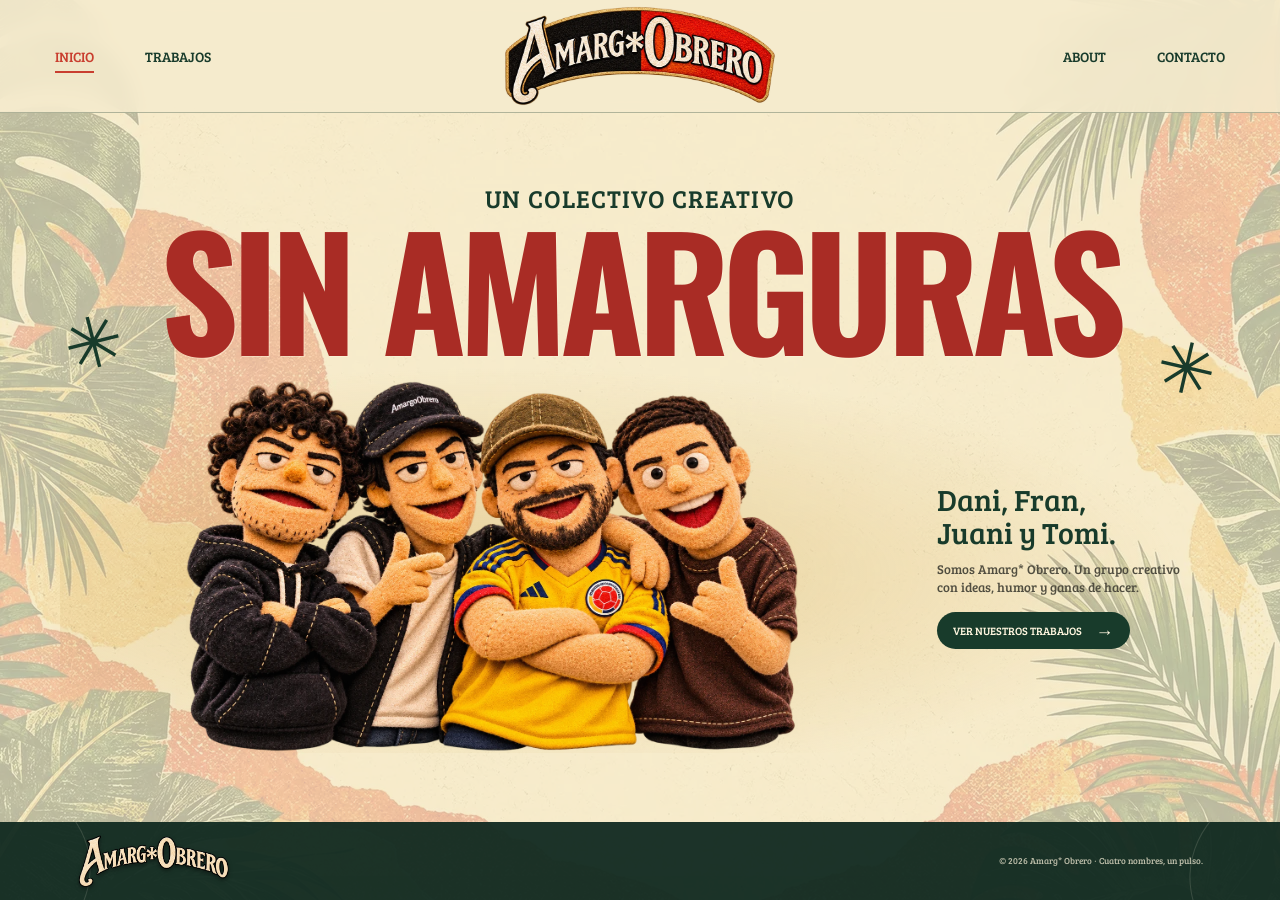
==== index.html @ 1d724cf5 "Show video-only film projects and add team contact links" ====
<!doctype html>
<html lang="es">
  <head>
    <meta charset="UTF-8" />
    <meta name="viewport" content="width=device-width, initial-scale=1.0" />
    <meta name="theme-color" content="#f5ebcd" />
    <meta name="description" content="Amarg* Obrero — un colectivo creativo de cuatro integrantes." />
    <title>Amarg* Obrero — un colectivo creativo</title>
    <link rel="icon" type="image/svg+xml" href="./brand-mark.svg" />
    <link rel="preconnect" href="https://fonts.googleapis.com" />
    <link rel="preconnect" href="https://fonts.gstatic.com" crossorigin />
    <link href="https://fonts.googleapis.com/css2?family=Bree+Serif&family=DM+Sans:wght@400;500;600;700&family=Oswald:wght@400;500;600;700&display=swap" rel="stylesheet" />
    <link rel="stylesheet" href="./styles.css?v=team-contacts" />
    <script src="./projects.js?v=team-contacts" defer></script>
    <script src="./app.js?v=team-contacts" defer></script>
  </head>
  <body>
    <a class="skip-link" href="#contenido">Saltar al contenido</a>
    <header class="site-header">
      <div class="header-inner">
        <nav class="desktop-nav desktop-nav--left" aria-label="Navegación principal">
          <a class="nav-link" href="#inicio">Inicio</a>
          <a class="nav-link" href="#trabajos">Trabajos</a>
        </nav>
        <a class="brand" href="#inicio" aria-label="Amarg* Obrero, ir al inicio">
          <img src="./assets/logo-amarg-obrero.webp" alt="Amarg* Obrero" width="800" height="295" />
        </a>
        <nav class="desktop-nav desktop-nav--right" aria-label="Más secciones">
          <a class="nav-link" href="#nosotros">About</a>
          <a class="nav-link" href="#contacto">Contacto</a>
        </nav>
        <button class="menu-toggle" type="button" aria-expanded="false" aria-controls="mobile-nav">
          <span class="menu-toggle-label">Menú</span><span class="menu-lines" aria-hidden="true"><i></i><i></i></span>
        </button>
        <nav class="mobile-nav" id="mobile-nav" aria-label="Navegación móvil">
          <a href="#inicio">Inicio</a><a href="#trabajos">Trabajos</a><a href="#nosotros">About us</a><a href="#contacto">Contacto</a>
        </nav>
      </div>
    </header>

    <main id="contenido" tabindex="-1">
      <section class="hero paper-texture" id="inicio" aria-labelledby="hero-title">
        <div class="hero-ornament hero-ornament--left" aria-hidden="true">✳</div>
        <div class="hero-ornament hero-ornament--right" aria-hidden="true">✳</div>
        <p class="hero-kicker">Un colectivo creativo</p>
        <h1 id="hero-title">Sin <span>amarguras</span></h1>
        <div class="hero-stage">
          <div class="hero-backdrop" aria-hidden="true"></div>
          <img class="hero-cast" src="./assets/equipo-muppets.webp" alt="Los cuatro integrantes de Amarg* Obrero como Muppets" width="1448" height="887" fetchpriority="high" />
          <aside class="hero-intro">
            <h2>Dani, Fran,<br />Juani y Tomi.</h2>
            <p>Somos Amarg* Obrero. Un grupo creativo con ideas, humor y ganas de hacer.</p>
            <a class="pill-link" href="#trabajos">Ver nuestros trabajos <span aria-hidden="true">→</span></a>
          </aside>
        </div>
      </section>

      <section class="works paper-texture section-pad" id="trabajos" aria-labelledby="works-title">
        <div class="section-heading section-heading--works">
          <h2 id="works-title">Trabajos</h2>
          <p class="works-copy">Ideas que se hicieron imagen, palabra y alguna que otra locura.</p>
        </div>
        <div class="work-gallery"></div>
        <template id="work-card-template">
          <article class="work-card">
            <a class="work-open">
              <span class="work-image-wrap"><img alt="" loading="lazy" decoding="async" /><span class="work-open-icon" aria-hidden="true">→</span></span>
              <span class="work-caption"><span><strong></strong><small></small></span></span>
            </a>
          </article>
        </template>
      </section>

      <section class="about paper-texture section-pad" id="nosotros" aria-labelledby="about-title">
        <div class="about-topline"><h2 id="about-title">About</h2><span class="heading-divider" aria-hidden="true"></span><h3>El equipo</h3><p>Cuatro miradas, un mismo colectivo. Un espacio para mostrar quiénes somos y lo que hacemos en conjunto.</p></div>
        <div class="team-grid">
          <article class="person-card person-card--one"><div class="person-art"><span class="person-initial">D</span><span class="person-art-note">Retrato por definir</span></div><div class="person-name"><span>Dani</span><span class="person-star" aria-hidden="true">✳</span></div><h3>Dani Pedraza</h3><p>Integrante de Amarg* Obrero</p></article>
          <article class="person-card person-card--two"><div class="person-art"><span class="person-initial">F</span><span class="person-art-note">Retrato por definir</span></div><div class="person-name"><span>Fran</span><span class="person-star" aria-hidden="true">✳</span></div><h3>Fran Rodriguez</h3><p>Integrante de Amarg* Obrero</p></article>
          <article class="person-card person-card--three"><div class="person-art"><span class="person-initial">J</span><span class="person-art-note">Retrato por definir</span></div><div class="person-name"><span>Juani</span><span class="person-star" aria-hidden="true">✳</span></div><h3>Juani Cersosimo</h3><p>Integrante de Amarg* Obrero</p></article>
          <article class="person-card person-card--four"><div class="person-art"><span class="person-initial">T</span><span class="person-art-note">Retrato por definir</span></div><div class="person-name"><span>Tomi</span><span class="person-star" aria-hidden="true">✳</span></div><h3>Tomi Palasi</h3><p>Integrante de Amarg* Obrero</p></article>
        </div>
        <div class="about-divider" aria-hidden="true"><span></span><b>✳</b><span></span></div>
      </section>

      <section class="contact paper-texture section-pad" id="contacto" aria-labelledby="contact-title">
        <svg xmlns="http://www.w3.org/2000/svg" width="0" height="0" class="contact-icons" aria-hidden="true">
          <symbol id="linkedin-icon" viewBox="0 0 24 24">
            <path fill="currentColor" d="M20.447 20.452h-3.554v-5.569c0-1.328-.027-3.037-1.852-3.037-1.853 0-2.136 1.447-2.136 2.94v5.666H9.351V9h3.414v1.561h.046c.477-.9 1.637-1.85 3.37-1.85 3.601 0 4.266 2.37 4.266 5.455v6.286zM5.337 7.433a2.062 2.062 0 1 1 0-4.125 2.062 2.062 0 0 1 0 4.125zM7.119 20.452H3.555V9h3.564v11.452zM22.225 0H1.771C.792 0 0 .774 0 1.729v20.542C0 23.227.792 24 1.771 24h20.451C23.2 24 24 23.227 24 22.271V1.729C24 .774 23.2 0 22.222 0h.003z" />
          </symbol>
        </svg>
        <div class="contact-layout">
          <div class="contact-copy">
            <h2 id="contact-title">Hablemos.</h2>
            <p>¿Tenés un proyecto, una idea o simplemente querés charlar? Escribinos y lo ponemos sobre la mesa.</p>
          </div>
          <ul class="contact-list">
            <li class="contact-person">
              <h3>Dani Pedraza</h3>
              <div class="contact-links">
                <a class="contact-email" href="mailto:daniipedraza03@gmail.com">daniipedraza03@gmail.com</a>
                <a class="contact-linkedin" href="https://www.linkedin.com/in/danipedraza/" target="_blank" rel="noopener noreferrer" aria-label="LinkedIn de Dani Pedraza">
                  <svg viewBox="0 0 24 24" width="26" height="26" aria-hidden="true"><use href="#linkedin-icon" /></svg>
                </a>
              </div>
            </li>
            <li class="contact-person">
              <h3>Fran Rodriguez</h3>
              <div class="contact-links">
                <a class="contact-email" href="mailto:franrodriguezprod@gmail.com">franrodriguezprod@gmail.com</a>
                <a class="contact-linkedin" href="https://www.linkedin.com/in/francisco-rodriguez-945821285/" target="_blank" rel="noopener noreferrer" aria-label="LinkedIn de Fran Rodriguez">
                  <svg viewBox="0 0 24 24" width="26" height="26" aria-hidden="true"><use href="#linkedin-icon" /></svg>
                </a>
              </div>
            </li>
            <li class="contact-person">
              <h3>Juani Cersosimo</h3>
              <div class="contact-links">
                <a class="contact-email" href="mailto:juanignacioc02@gmail.com">juanignacioc02@gmail.com</a>
              </div>
            </li>
            <li class="contact-person">
              <h3>Tomi Palasi</h3>
              <div class="contact-links">
                <a class="contact-email" href="mailto:tomi.palasi@gmail.com">tomi.palasi@gmail.com</a>
                <a class="contact-linkedin" href="https://www.linkedin.com/in/tom%C3%A1s-juli%C3%A1n-palasi-44810b251/" target="_blank" rel="noopener noreferrer" aria-label="LinkedIn de Tomi Palasi">
                  <svg viewBox="0 0 24 24" width="26" height="26" aria-hidden="true"><use href="#linkedin-icon" /></svg>
                </a>
              </div>
            </li>
          </ul>
        </div>
      </section>
    </main>

    <footer class="site-footer">
      <a class="footer-brand" href="#inicio"><img src="./assets/logoFooter.png" alt="Amarg* Obrero" width="800" height="295" /></a>
      <p>© <span id="year">2026</span> Amarg* Obrero · Cuatro nombres, un pulso.</p>
    </footer>

  </body>
</html>
---- styles.css ----
@import url('https://fonts.googleapis.com/css2?family=Bree+Serif&family=DM+Sans:wght@400;500;600;700&family=Oswald:wght@400;500;600;700&display=swap');

:root {
  color-scheme: light;
  --paper: #f5ebcd;
  --site-background-opacity: .24;
  --paper-light: #fff6df;
  --ink: #183b2b;
  --ink-deep: #102a20;
  --red: #c93e2f;
  --red-dark: #a92c25;
  --orange: #ed6d24;
  --gold: #d1a344;
  --moss: #617a43;
  --line: rgba(24, 59, 43, .31);
  --display: 'Oswald', Impact, 'Arial Narrow', sans-serif;
  --serif: 'Bree Serif', Georgia, serif;
  --body: 'DM Sans', Arial, sans-serif;
  font-family: var(--body);
  color: var(--ink);
  background: var(--paper);
  font-synthesis: none;
  text-rendering: optimizeLegibility;
  scroll-behavior: smooth;
}

* { box-sizing: border-box; }
body {
  display: flex;
  flex-direction: column;
  isolation: isolate;
  min-height: 100vh;
  min-width: 320px;
  margin: 0;
  background-color: var(--paper);
}
body::before {
  position: fixed;
  z-index: -1;
  inset: 0;
  background: url('./assets/fondo.webp') center / cover no-repeat;
  opacity: var(--site-background-opacity);
  pointer-events: none;
  content: '';
}
main { flex: 1; }
.home-active main { display: flex; flex-direction: column; justify-content: center; }
a { color: inherit; }
button, input, textarea { font: inherit; }
button:focus-visible, a:focus-visible, input:focus-visible, textarea:focus-visible { outline: 3px solid var(--orange); outline-offset: 4px; }
::selection { color: var(--paper-light); background: var(--red); }
.skip-link { position: fixed; z-index: 40; left: 1rem; top: -5rem; padding: .8rem 1rem; background: var(--paper-light); }
.skip-link:focus { top: 1rem; }

.site-header { position: sticky; z-index: 20; top: 0; background: rgba(245, 235, 205, .88); border-bottom: 1px solid var(--line); backdrop-filter: blur(8px); }
.header-inner { position: relative; display: grid; grid-template-columns: 1fr auto 1fr; align-items: center; max-width: 1320px; min-height: 110px; margin: 0 auto; padding: 6px clamp(22px, 4.3vw, 70px); }
.desktop-nav { display: flex; align-items: center; gap: clamp(23px, 4vw, 64px); }
.desktop-nav--right { justify-content: flex-end; }
.nav-link { position: relative; padding: 12px 0; font-family: var(--serif); font-size: 14px; text-decoration: none; text-transform: uppercase; transition: color .2s ease; }
.nav-link::after { position: absolute; right: 0; bottom: 5px; left: 0; height: 2px; background: var(--red); content: ''; transform: scaleX(0); transform-origin: left; transition: transform .25s ease; }
.nav-link:hover, .nav-link[aria-current="page"] { color: var(--red); }
.nav-link:hover::after, .nav-link[aria-current="page"]::after { transform: scaleX(1); }
.brand { z-index: 1; display: flex; align-items: center; justify-content: center; width: clamp(240px, 30vw, 360px); height: 100px; line-height: 0; transition: transform .25s ease; }
.brand:hover { transform: rotate(-1.5deg) scale(1.03); }
.brand img { display: block; width: 100%; height: 100%; object-fit: contain; }
.footer-brand img { display: block; width: 100%; height: auto; }
.menu-toggle, .mobile-nav { display: none; }

.hero { position: relative; overflow: hidden; padding: clamp(12px, 3svh, 30px) clamp(18px, 4vw, 60px); text-align: center; }
.hero-kicker { margin: 0 0 3px; color: var(--ink); font-family: var(--serif); font-size: clamp(14px, 2.1vw, 25px); letter-spacing: .045em; text-transform: uppercase; }
.hero h1 { position: relative; z-index: 1; margin: 0; color: var(--red-dark); font-family: var(--display); font-size: min(clamp(52px, 12.9vw, 174px), 17svh); font-weight: 700; letter-spacing: -.045em; line-height: .9; text-transform: uppercase; text-shadow: 1px 1px 0 rgba(255, 247, 223, .45); }
.hero h1 span { display: inline-block; }
.hero-stage { position: relative; display: grid; grid-template-columns: minmax(0, 1fr) minmax(175px, 245px); align-items: center; gap: clamp(20px, 4vw, 64px); width: min(1160px, 100%); margin: 0 auto; padding: clamp(8px, 2.5svh, 24px) clamp(12px, 3vw, 40px) 0; isolation: isolate; text-align: left; }
.hero-backdrop { position: absolute; z-index: -1; inset: 0; background: radial-gradient(ellipse at 38% 55%, rgba(209, 163, 68, .36), transparent 67%); }
.hero-cast { display: block; width: min(100%, 780px, 68svh); height: auto; justify-self: center; }
.hero-intro { max-width: 245px; }
.hero-intro h2 { margin: 0 0 11px; font-family: var(--serif); font-size: clamp(20px, 2.5vw, 30px); line-height: 1.1; }
.hero-intro p { margin: 0 0 16px; color: #514e40; font-family: var(--serif); font-size: 13px; line-height: 1.42; }
.pill-link { display: inline-flex; align-items: center; gap: 14px; padding: 11px 16px; border-radius: 99px; background: var(--ink); color: var(--paper-light); font-family: var(--serif); font-size: 11px; text-decoration: none; text-transform: uppercase; transition: transform .2s, background .2s; }
.pill-link span { font-size: 18px; line-height: .7; }
.pill-link:hover { transform: translateY(-2px); background: var(--red); }
.hero-ornament { position: absolute; z-index: 1; color: var(--ink); font-size: clamp(36px, 5.5vw, 72px); pointer-events: none; }
.hero-ornament--left { left: 5%; top: 23%; transform: rotate(-14deg); }
.hero-ornament--right { right: 5%; top: 27%; transform: rotate(13deg); }

.section-pad { padding-right: clamp(22px, 4.4vw, 70px); padding-left: clamp(22px, 4.4vw, 70px); }
.works { padding-top: 22px; padding-bottom: 67px; }
.section-heading h2, .about-topline h2 { margin: 0; font-family: var(--display); font-size: clamp(51px, 8.4vw, 105px); font-weight: 700; letter-spacing: -.035em; line-height: .92; text-transform: uppercase; }
.heading-divider { display: block; width: 2px; height: 51px; background: var(--ink); }
.works-copy { margin: 14px 0 0; color: #514e40; font-family: var(--serif); font-size: clamp(16px, 2.15vw, 23px); line-height: 1.35; }
.work-gallery { display: grid; grid-template-columns: repeat(3, minmax(0, 1fr)); gap: clamp(14px, 2vw, 26px); margin-top: 24px; }
.work-card { min-width: 0; }
.work-open { display: block; width: 100%; border: 0; padding: 0; background: transparent; color: inherit; text-align: left; text-decoration: none; }
.work-image-wrap { position: relative; display: block; overflow: hidden; border: 1px solid rgba(24, 59, 43, .28); background: var(--moss); box-shadow: 3px 4px 0 rgba(24, 59, 43, .14); }
.work-image-wrap img { display: block; width: 100%; aspect-ratio: 4 / 2.55; object-fit: cover; transition: transform .55s cubic-bezier(.2,.75,.35,1), filter .35s; }
.work-open:hover img, .work-open:focus-visible img { transform: scale(1.055); filter: saturate(1.13); }
.work-open-icon { position: absolute; right: 11px; bottom: 11px; display: grid; place-items: center; width: 34px; height: 34px; border-radius: 50%; background: var(--paper-light); color: var(--ink); font-size: 18px; transition: transform .25s, color .25s, background .25s; }
.work-open:hover .work-open-icon { transform: rotate(45deg); background: var(--red); color: var(--paper-light); }
.work-caption { display: flex; justify-content: space-between; align-items: center; gap: 10px; padding: 10px 5px 0; }
.work-caption strong { display: block; font-family: var(--serif); font-size: clamp(16px, 2vw, 22px); font-weight: 400; }
.work-caption small { display: block; margin-top: 2px; color: #726b56; font-family: var(--serif); font-size: 10px; }

.about { position: relative; overflow: hidden; padding-top: 37px; padding-bottom: 45px; }
.about-topline { display: grid; grid-template-columns: auto 2px auto 1fr; gap: clamp(16px, 2.4vw, 33px); align-items: center; }
.about-topline h2 { color: var(--red); }
.about-topline .heading-divider { height: 54px; }
.about-topline h3 { margin: 0; color: var(--ink); font-family: var(--serif); font-size: clamp(22px, 3vw, 34px); text-transform: uppercase; white-space: nowrap; }
.about-topline p { max-width: 520px; margin: 0; color: #524d3f; font-family: var(--serif); font-size: 12px; line-height: 1.5; }
.team-grid { display: grid; grid-template-columns: repeat(4, minmax(0, 1fr)); gap: clamp(13px, 2vw, 28px); margin-top: 26px; }
.person-card { min-width: 0; text-align: center; }
.person-art { position: relative; display: flex; align-items: center; justify-content: center; flex-direction: column; aspect-ratio: 4 / 3.25; overflow: hidden; border-radius: 48% 48% 5px 5px / 45% 45% 5px 5px; border: 2px solid var(--paper-light); background: var(--person-bg, var(--red)); box-shadow: 0 0 0 1px var(--ink); }
.person-art::before, .person-art::after { position: absolute; width: 115%; height: 25%; border: 1px solid rgba(255, 246, 223, .22); border-radius: 50%; content: ''; transform: rotate(-18deg); }
.person-art::after { width: 80%; transform: rotate(21deg); }
.person-card--one { --person-bg: #b34331; }
.person-card--two { --person-bg: #657b43; }
.person-card--three { --person-bg: #d28b27; }
.person-card--four { --person-bg: #314f35; }
.person-initial { position: relative; z-index: 1; color: var(--paper-light); font-family: var(--display); font-size: clamp(70px, 11vw, 144px); line-height: 1; text-shadow: 2px 3px 0 rgba(16, 42, 32, .38); }
.person-art-note { position: absolute; z-index: 2; bottom: 10px; left: 50%; width: max-content; max-width: 94%; border-radius: 99px; padding: 5px 8px; background: var(--paper-light); color: var(--ink); font-family: var(--serif); font-size: 8px; transform: translateX(-50%); }
.person-name { position: relative; z-index: 2; display: flex; justify-content: center; align-items: center; gap: 8px; width: max-content; max-width: 96%; margin: -14px auto 0; border: 2px solid var(--paper); border-radius: 99px; padding: 5px 15px; background: var(--ink); color: var(--paper-light); font-family: var(--serif); font-size: 15px; }
.person-star { color: #f1c15f; }
.person-card > h3 { margin: 10px 0 3px; font-family: var(--serif); font-size: 14px; font-weight: 400; }
.person-card > p { margin: 0; color: #716952; font-family: var(--serif); font-size: 10px; }
.about-divider { display: flex; align-items: center; gap: 17px; max-width: 700px; margin: 29px auto 0; }
.about-divider span { flex: 1; height: 2px; background: var(--ink); }
.about-divider b { color: var(--ink); font-size: 27px; font-weight: 400; }

.contact { padding-top: 36px; padding-bottom: 52px; }
.contact-layout { display: grid; grid-template-columns: minmax(220px, .8fr) minmax(0, 1.5fr); gap: clamp(24px, 4vw, 64px); align-items: start; max-width: 1100px; margin: 0 auto; }
.contact-copy h2 { margin: 0; color: var(--ink); font-family: var(--display); font-size: clamp(54px, 9vw, 105px); letter-spacing: -.035em; line-height: .9; text-transform: uppercase; }
.contact-copy > p { max-width: 400px; margin: 17px 0 0; color: #554f40; font-family: var(--serif); font-size: 14px; line-height: 1.5; }
.contact-icons { position: absolute; }
.contact-list { display: grid; grid-template-columns: repeat(2, minmax(0, 1fr)); gap: 12px; margin: 0; padding: 0; list-style: none; }
.contact-person { min-width: 0; padding: 16px; border: 1px solid var(--line); background: rgba(255, 246, 223, .82); }
.contact-person h3 { margin: 0 0 6px; font-family: var(--serif); font-size: clamp(19px, 2.2vw, 25px); font-weight: 400; }
.contact-links { display: flex; flex-wrap: wrap; align-items: center; gap: 4px 10px; }
.contact-email { font-size: 14px; overflow-wrap: anywhere; text-underline-offset: 3px; }
.contact-linkedin { display: grid; width: 44px; height: 44px; place-items: center; color: var(--ink); }
.contact-email:hover, .contact-linkedin:hover { color: var(--red-dark); }
.site-footer { position: relative; overflow: hidden; display: flex; align-items: center; justify-content: space-between; gap: 30px; padding: 22px clamp(22px, 6vw, 85px); background: rgba(16, 42, 32, .95); color: var(--paper-light); }
.site-footer::before, .site-footer::after { position: absolute; top: -35px; width: 180px; height: 170px; border: 1px solid rgba(255, 246, 223, .14); border-radius: 50%; content: ''; transform: rotate(-33deg); }
.site-footer::before { left: -90px; }
.site-footer::after { right: -90px; }
.footer-brand { z-index: 1; display: block; width: clamp(160px, 18vw, 235px); }
.footer-brand img { filter: drop-shadow(0 2px 2px rgba(0, 0, 0, .4)); }
.footer-nav { z-index: 1; display: flex; flex-wrap: wrap; justify-content: center; gap: clamp(13px, 2.2vw, 31px); }
.footer-nav a { color: var(--paper-light); font-family: var(--serif); font-size: 10px; text-decoration: none; text-transform: uppercase; }
.footer-nav a:hover, .footer-nav a[aria-current="page"] { color: #f1c15f; }
.site-footer > p { z-index: 1; margin: 0; color: rgba(255, 246, 223, .71); font-family: var(--serif); font-size: 9px; text-align: right; }

.reveal-ready .reveal { opacity: 0; transform: translateY(18px); transition: opacity .65s ease, transform .65s cubic-bezier(.2,.75,.35,1); }
.reveal-ready .reveal.is-visible { opacity: 1; transform: translateY(0); }

@media (max-width: 900px) {
  .header-inner { min-height: 76px; padding-right: 23px; padding-left: 23px; }
  .desktop-nav { gap: 22px; }
  .nav-link { font-size: 12px; }
  .brand { width: 245px; }
  .about-topline { grid-template-columns: auto 2px auto 1fr; }
  .about-topline p { font-size: 11px; }
  .person-art-note { font-size: 7px; }
  .site-footer { gap: 16px; }
}
@media (max-width: 680px) {
  body::before {
    background-image: url('./assets/fondo.webp'), url('./assets/fondo.webp');
    background-position: left top, right bottom;
    background-size: auto 50%, auto 50%;
  }
  .header-inner { display: flex; justify-content: center; min-height: 68px; padding: 3px 16px; }
  .brand { width: min(184px, 52vw); height: 68px; }
  .desktop-nav { display: none; }
  .menu-toggle { position: absolute; right: 17px; display: flex; align-items: center; gap: 8px; border: 0; padding: 8px 0 8px 8px; background: transparent; color: var(--ink); font-family: var(--serif); font-size: 9px; text-transform: uppercase; cursor: pointer; }
  .menu-lines { display: flex; flex-direction: column; gap: 5px; }
  .menu-lines i { display: block; width: 18px; height: 2px; background: var(--ink); transition: transform .2s ease; }
  .menu-toggle[aria-expanded="true"] .menu-lines i:first-child { transform: translateY(3.5px) rotate(45deg); }
  .menu-toggle[aria-expanded="true"] .menu-lines i:last-child { transform: translateY(-3.5px) rotate(-45deg); }
  .mobile-nav { position: absolute; top: 100%; right: 0; left: 0; display: none; padding: 8px 19px 15px; border-top: 1px solid var(--line); border-bottom: 1px solid var(--line); background: var(--paper); }
  .mobile-nav.is-open { display: grid; }
  .mobile-nav a { border-bottom: 1px solid rgba(24, 59, 43, .16); padding: 13px 1px; color: var(--ink); font-family: var(--serif); font-size: 12px; text-decoration: none; text-transform: uppercase; }
  .mobile-nav a:last-child { border: 0; }
  .mobile-nav a[aria-current="page"] { color: var(--red); }
  .hero { padding: 14px 15px; }
  .hero-kicker { font-size: 13px; }
  .hero h1 { margin-bottom: 0; font-size: clamp(33px, 11vw, 70px); line-height: .94; }
  .hero-stage { grid-template-columns: minmax(0, 1fr); gap: 12px; padding: 10px 0 0; text-align: center; }
  .hero-cast { width: min(100%, 520px, max(156px, calc((100svh - 384px) * 1.63))); }
  .hero-intro { justify-self: center; }
  .hero-intro h2 { font-size: clamp(17px, 4.4vw, 22px); }
  .hero-intro p { margin-bottom: 11px; font-size: 11px; }
  .pill-link { gap: 8px; padding: 9px 11px; font-size: 9px; }
  .hero-ornament--left { left: 4%; top: 9px; font-size: 22px; }
  .hero-ornament--right { right: 4%; top: 9px; font-size: 22px; }
  .section-pad { padding-right: 19px; padding-left: 19px; }
  .works { padding-top: 18px; padding-bottom: 47px; }
  .section-heading h2 { font-size: clamp(49px, 14vw, 83px); }
  .work-gallery { grid-template-columns: 1fr 1fr; gap: 17px 12px; margin-top: 18px; }
  .work-image-wrap img { aspect-ratio: 4 / 3.1; }
  .work-caption { align-items: start; padding: 7px 2px 0; }
  .work-caption strong { font-size: clamp(14px, 4.1vw, 19px); }
  .work-caption small { font-size: 8px; }
  .about { padding-top: 27px; padding-bottom: 32px; }
  .about-topline { grid-template-columns: auto 2px auto; gap: 11px; }
  .about-topline h2 { font-size: clamp(45px, 12vw, 77px); }
  .about-topline .heading-divider { height: 38px; }
  .about-topline h3 { font-size: 20px; }
  .about-topline p { grid-column: 1 / -1; max-width: 420px; padding-left: 2px; font-size: 10px; }
  .team-grid { grid-template-columns: 1fr 1fr; gap: 20px 14px; margin-top: 22px; }
  .person-art { aspect-ratio: 4 / 3.1; }
  .person-initial { font-size: clamp(76px, 21vw, 120px); }
  .person-art-note { bottom: 7px; font-size: 7px; }
  .person-name { margin-top: -12px; padding: 5px 12px; font-size: 13px; }
  .person-card > h3 { font-size: 12px; }
  .person-card > p { font-size: 9px; }
  .about-divider { margin-top: 22px; }
  .contact { padding-top: 28px; padding-bottom: 38px; }
  .contact-layout { grid-template-columns: 1fr; gap: 23px; }
  .contact-copy h2 { font-size: clamp(60px, 15vw, 90px); }
  .contact-copy > p { max-width: 420px; font-size: 12px; }
  .site-footer { flex-direction: column; gap: 12px; padding: 20px 18px; text-align: center; }
  .footer-brand { width: 190px; padding: 4px; border-radius: 3px; background: var(--paper); }
  .footer-nav { gap: 17px; }
  .footer-nav a { font-size: 9px; }
  .site-footer > p { font-size: 8px; text-align: center; }
}
@media (max-height: 620px) {
  .home-active .header-inner { min-height: 58px; padding-block: 3px; }
  .home-active .brand { height: 58px; }
}
@media (max-width: 680px) and (max-height: 480px) and (orientation: landscape) {
  .hero-stage { grid-template-columns: minmax(0, 1fr) minmax(150px, 1fr); }
  .hero h1 { font-size: clamp(33px, 12svh, 58px); }
  .hero-cast { width: min(100%, 60svh); }
}
@media (prefers-reduced-motion: reduce) {
  *, *::before, *::after { scroll-behavior: auto !important; animation-duration: .01ms !important; animation-iteration-count: 1 !important; transition-duration: .01ms !important; }
  .reveal-ready .reveal, .reveal-ready .reveal.is-visible { opacity: 1; transform: none; }
}

.project-header-inner { display: flex; align-items: center; justify-content: space-between; gap: 16px; width: min(1120px, calc(100% - 40px)); min-height: 64px; margin: 0 auto; }
.project-back { display: inline-flex; align-items: center; gap: 8px; font-family: var(--serif); font-size: clamp(13px, 1.8vw, 17px); text-decoration: none; }
.project-back:hover, .project-youtube:hover { color: var(--red-dark); }
.project-brand img { display: block; width: clamp(105px, 19vw, 158px); height: auto; }
.project-page { width: min(1120px, calc(100% - 40px)); margin: 0 auto; padding-block: clamp(24px, 6vw, 64px); }
.project-heading { margin-bottom: 24px; }
.project-heading .eyebrow { margin: 0 0 8px; color: var(--red-dark); }
.project-heading h1 { max-width: 19ch; margin: 0; font-family: var(--display); font-size: clamp(36px, 8vw, 95px); line-height: .98; overflow-wrap: anywhere; }
.project-subtitle { margin: 12px 0 0; font-family: var(--serif); font-size: clamp(18px, 3vw, 25px); }
.project-video-link { margin-top: 16px; }
.project-video-link[hidden] { display: none; }
.project-video { margin-block: clamp(24px, 5vw, 48px); scroll-margin-top: 84px; }
.project-video h2 { margin: 0 0 12px; font-family: var(--display); font-size: clamp(24px, 5vw, 40px); line-height: 1; text-transform: uppercase; }
.project-video iframe { display: block; width: 100%; aspect-ratio: 16 / 9; border: 0; background: var(--ink-deep); }
.project-youtube { display: inline-block; margin-top: 10px; font-family: var(--serif); text-underline-offset: 3px; }
.project-description { max-width: 70ch; margin: clamp(24px, 5vw, 48px) 0 0; font-size: clamp(15px, 2vw, 18px); line-height: 1.65; }
.project-gallery { margin-block: 24px; }
.project-cover { display: block; width: 100%; height: auto; max-height: 72svh; object-fit: contain; background: rgba(16, 42, 32, .07); }
.project-gallery.has-controls .project-cover { height: clamp(220px, 56vw, 68svh); }
.gallery-controls { display: flex; align-items: center; justify-content: center; gap: 16px; margin-top: 12px; font-family: var(--serif); }
.gallery-controls[hidden] { display: none; }
.gallery-controls button { display: grid; min-width: 44px; min-height: 44px; place-items: center; border: 1px solid var(--ink); border-radius: 50%; background: var(--paper-light); color: var(--ink); cursor: pointer; font-size: 21px; }
.gallery-controls button:hover { background: var(--ink); color: var(--paper-light); }

.home-active .site-footer { padding-block: clamp(8px, 1.5svh, 16px); }
.home-active .footer-brand { width: clamp(105px, 12vw, 156px); }
@media (max-width: 680px) {
  .home-active .site-footer { gap: 6px; }
}
@media (max-width: 680px) and (max-height: 480px) and (orientation: landscape) {
  .home-active .site-footer { flex-direction: row; }
}

@media (max-width: 520px) {
  .contact-list { grid-template-columns: 1fr; }
}
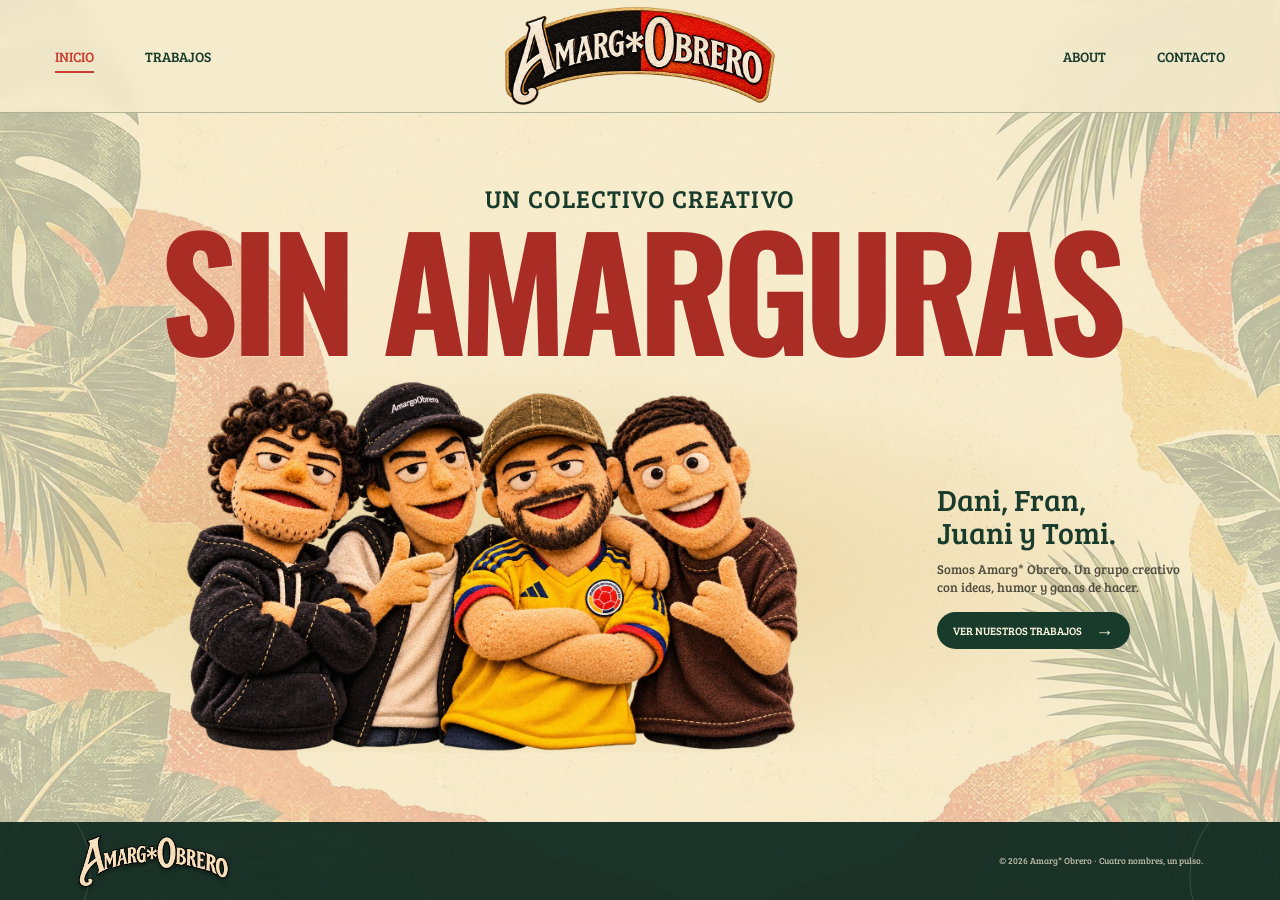
==== commit e8a63a1b: "agregado texto el ojo" ====
--- a/index.html
+++ b/index.html
@@ -10,9 +10,9 @@
     <link rel="preconnect" href="https://fonts.googleapis.com" />
     <link rel="preconnect" href="https://fonts.gstatic.com" crossorigin />
     <link href="https://fonts.googleapis.com/css2?family=Bree+Serif&family=DM+Sans:wght@400;500;600;700&family=Oswald:wght@400;500;600;700&display=swap" rel="stylesheet" />
-    <link rel="stylesheet" href="./styles.css?v=team-contacts" />
+    <link rel="stylesheet" href="./styles.css?v=team-profiles" />
     <script src="./projects.js?v=team-contacts" defer></script>
-    <script src="./app.js?v=team-contacts" defer></script>
+    <script src="./app.js?v=team-profiles" defer></script>
   </head>
   <body>
     <a class="skip-link" href="#contenido">Saltar al contenido</a>
@@ -40,8 +40,6 @@
 
     <main id="contenido" tabindex="-1">
       <section class="hero paper-texture" id="inicio" aria-labelledby="hero-title">
-        <div class="hero-ornament hero-ornament--left" aria-hidden="true">✳</div>
-        <div class="hero-ornament hero-ornament--right" aria-hidden="true">✳</div>
         <p class="hero-kicker">Un colectivo creativo</p>
         <h1 id="hero-title">Sin <span>amarguras</span></h1>
         <div class="hero-stage">
@@ -74,10 +72,30 @@
       <section class="about paper-texture section-pad" id="nosotros" aria-labelledby="about-title">
         <div class="about-topline"><h2 id="about-title">About</h2><span class="heading-divider" aria-hidden="true"></span><h3>El equipo</h3><p>Cuatro miradas, un mismo colectivo. Un espacio para mostrar quiénes somos y lo que hacemos en conjunto.</p></div>
         <div class="team-grid">
-          <article class="person-card person-card--one"><div class="person-art"><span class="person-initial">D</span><span class="person-art-note">Retrato por definir</span></div><div class="person-name"><span>Dani</span><span class="person-star" aria-hidden="true">✳</span></div><h3>Dani Pedraza</h3><p>Integrante de Amarg* Obrero</p></article>
-          <article class="person-card person-card--two"><div class="person-art"><span class="person-initial">F</span><span class="person-art-note">Retrato por definir</span></div><div class="person-name"><span>Fran</span><span class="person-star" aria-hidden="true">✳</span></div><h3>Fran Rodriguez</h3><p>Integrante de Amarg* Obrero</p></article>
-          <article class="person-card person-card--three"><div class="person-art"><span class="person-initial">J</span><span class="person-art-note">Retrato por definir</span></div><div class="person-name"><span>Juani</span><span class="person-star" aria-hidden="true">✳</span></div><h3>Juani Cersosimo</h3><p>Integrante de Amarg* Obrero</p></article>
-          <article class="person-card person-card--four"><div class="person-art"><span class="person-initial">T</span><span class="person-art-note">Retrato por definir</span></div><div class="person-name"><span>Tomi</span><span class="person-star" aria-hidden="true">✳</span></div><h3>Tomi Palasi</h3><p>Integrante de Amarg* Obrero</p></article>
+          <article class="person-card">
+            <button class="person-open" type="button" data-profile="profile-dani" aria-haspopup="dialog" aria-controls="profile-dani">
+              <span class="person-art"><img src="./assets/equipo/dani-personaje.webp" alt="" width="316" height="395" loading="lazy" decoding="async" /></span>
+              <span class="person-name">Dani Pedraza <span class="person-star" aria-hidden="true">✳</span></span>
+            </button>
+          </article>
+          <article class="person-card">
+            <button class="person-open" type="button" data-profile="profile-fran" aria-haspopup="dialog" aria-controls="profile-fran">
+              <span class="person-art"><img src="./assets/equipo/fran-personaje.webp" alt="" width="317" height="393" loading="lazy" decoding="async" /></span>
+              <span class="person-name">Fran Rodriguez <span class="person-star" aria-hidden="true">✳</span></span>
+            </button>
+          </article>
+          <article class="person-card">
+            <button class="person-open" type="button" data-profile="profile-juani" aria-haspopup="dialog" aria-controls="profile-juani">
+              <span class="person-art"><img src="./assets/equipo/juani-personaje.webp" alt="" width="320" height="395" loading="lazy" decoding="async" /></span>
+              <span class="person-name">Juani Cersósimo <span class="person-star" aria-hidden="true">✳</span></span>
+            </button>
+          </article>
+          <article class="person-card">
+            <button class="person-open" type="button" data-profile="profile-tomi" aria-haspopup="dialog" aria-controls="profile-tomi">
+              <span class="person-art"><img src="./assets/equipo/tomi-personaje.webp" alt="" width="316" height="394" loading="lazy" decoding="async" /></span>
+              <span class="person-name">Tomi Palasi <span class="person-star" aria-hidden="true">✳</span></span>
+            </button>
+          </article>
         </div>
         <div class="about-divider" aria-hidden="true"><span></span><b>✳</b><span></span></div>
       </section>
@@ -113,7 +131,7 @@
               </div>
             </li>
             <li class="contact-person">
-              <h3>Juani Cersosimo</h3>
+              <h3>Juani Cersósimo</h3>
               <div class="contact-links">
                 <a class="contact-email" href="mailto:juanignacioc02@gmail.com">juanignacioc02@gmail.com</a>
               </div>
@@ -137,5 +155,65 @@
       <p>© <span id="year">2026</span> Amarg* Obrero · Cuatro nombres, un pulso.</p>
     </footer>
 
+
+    <dialog class="profile-dialog" id="profile-dani" aria-labelledby="profile-dani-name">
+      <form class="profile-actions" method="dialog">
+        <button class="profile-close" type="submit" autofocus>Cerrar <span aria-hidden="true">×</span></button>
+      </form>
+      <div class="profile-content">
+        <div class="profile-bio">
+          <h2 id="profile-dani-name">Dani Pedraza</h2>
+          <p>Hola, Soy Daniel Santiago Pedraza Guarnizo, aunque la mayoría me conoce como Dani, un colombiano, bogotano y actualmente residente en Buenos Aires. Apasionado por el fútbol, el rap, el mate y todas aquellas expresiones culturales capaces de reunir personas y construir historias.</p>
+          <p>En 2020 comencé a estudiar Publicidad en la Universidad Argentina de la Empresa (UADE) y actualmente continúo mi formación en el Curso Anual de Creatividad Integral en Brother Buenos Aires. Durante el confinamiento, descubrí Photoshop e Illustrator. Lo que empezó como una forma de explorar nuevas herramientas terminó llevándome a desarrollar un proyecto fotográfico independiente realizado desde el piso 18 de un edificio.</p>
+          <p>En 2024 participé en los Premios Obrar. Esa experiencia me confirmó que quería dedicarme a la parte creativa de la publicidad. Hoy sigo buscando historias, convencido de que las mejores ideas suelen aparecer en esos espacios donde las personas se reúnen.</p>
+        </div>
+      </div>
+    </dialog>
+
+    <dialog class="profile-dialog" id="profile-fran" aria-labelledby="profile-fran-name">
+      <form class="profile-actions" method="dialog">
+        <button class="profile-close" type="submit" autofocus>Cerrar <span aria-hidden="true">×</span></button>
+      </form>
+      <div class="profile-content profile-content--portrait">
+        <img class="profile-photo" src="./assets/equipo/fran-foto.webp" alt="Foto de Fran Rodriguez" width="633" height="950" loading="lazy" decoding="async" />
+        <div class="profile-bio">
+          <h2 id="profile-fran-name">Fran Rodriguez</h2>
+          <p>Un entrerriano que disfruta viajar y conocer el mundo, aunque por ahora vivo en Capital. Hincha de Boca.</p>
+          <p>Me gusta el deporte, caminar, el arte y todo lo que mantenga a la cabeza y el cuerpo en movimiento. También las cámaras y la música: me encanta hacer videoclips, documentar mi vida y ponerle música de fondo. Una vez intenté hacer música y es re difícil, así que eso se lo dejo a los que saben.</p>
+          <p>Nunca me gustó mucho el cine, pero estudié cine… o mejor dicho: “Producción y Realización Audiovisual”. Trabajé en televisión, radio, medios y redes. También organizó una fiesta muy divertida y supe ser un vendedor bastante exitoso en Facebook Marketplace.</p>
+          <p>Por suerte, en 2026 encontré el mundo de la publicidad. Hoy estoy en Brother, donde conocí a Dani, Juani, Tomi y a un montón de creativos talentosos. Es un lugar hermoso para impulsar la creatividad y las buenas ideas (algunas no tanto), y me pone muy contento lo que pudimos hacer juntos y lo que van a encontrar en esta carpeta.</p>
+        </div>
+      </div>
+    </dialog>
+
+    <dialog class="profile-dialog" id="profile-juani" aria-labelledby="profile-juani-name">
+      <form class="profile-actions" method="dialog">
+        <button class="profile-close" type="submit" autofocus>Cerrar <span aria-hidden="true">×</span></button>
+      </form>
+      <div class="profile-content">
+        <div class="profile-bio">
+          <h2 id="profile-juani-name">Juani Cersósimo</h2>
+          <p>Me llamo Juan Ignacio Cersósimo, soy periodista, actualmente estoy estudiando publicidad en la universidad de Palermo y realizando el curso de creatividad integral en Brother.</p>
+          <p>Siempre me interesaron las historias y las personas que encuentran formas originales de contarlas. Me fascina cómo algo que, a simple vista, puede parecer cotidiano o poco relevante, puede transformarse en una idea atractiva cuando se lo mira desde otro ángulo. Por eso disfruto de la creatividad que conecta con la gente, sorprende y, muchas veces, utiliza el humor como una herramienta para generar cercanía.</p>
+          <p>El fútbol, la música y los comportamientos culturales son algunas de mis principales fuentes de inspiración. Me gusta observar cómo las personas construyen vínculos con aquello que les apasiona y trasladar esas observaciones a mis proyectos. Soy una persona organizada, curiosa y detallista, que busca combinar estrategia y creatividad para encontrar ideas simples, relevantes y memorables.</p>
+        </div>
+      </div>
+    </dialog>
+
+    <dialog class="profile-dialog" id="profile-tomi" aria-labelledby="profile-tomi-name">
+      <form class="profile-actions" method="dialog">
+        <button class="profile-close" type="submit" autofocus>Cerrar <span aria-hidden="true">×</span></button>
+      </form>
+      <div class="profile-content profile-content--portrait">
+        <img class="profile-photo" src="./assets/equipo/tomi-foto.webp" alt="Foto de Tomi Palasi" width="712" height="950" loading="lazy" decoding="async" />
+        <div class="profile-bio">
+          <h2 id="profile-tomi-name">Tomi Palasi</h2>
+          <p>Esquelense de nacimiento. La vida me fue llevando por diferentes partes del mapa como Trelew (Chubut), Mar del Plata (Buenos Aires), 25 de Mayo (Buenos Aires) y finalmente, hoy tiro ideas desde Parque Chacabuco (Capital Federal).</p>
+          <p>En el camino estudié Diseño Industrial y Desarrollo Web, una mezcla rara que me dejó una obsesión: desarmar la realidad para volverla a armar con un toque de ingenio, estética, humor y funcionalidad.</p>
+          <p>Me gustan los tatuajes, el ski, el surf, el bodyboard y la naturaleza. Cuando no estoy maquinando ideas o escuchando música, me meto en partidas de rol de mesa, un espacio donde la cabeza explota sin límites en cada decisión. En mis tiempos libres me dedico a pensar conceptos cómicos y ver cómo bajarlos a la realidad.</p>
+          <p>Actualmente estudio en Brother Buenos Aires, el lugar donde lo encontré al Checha (Fran) y al espacio para potenciar todo esto. Creo en las buenas ideas, en el trabajo en dupla y en cranear proyectos copados que valgan la pena.</p>
+        </div>
+      </div>
+    </dialog>
   </body>
 </html>
--- a/styles.css
+++ b/styles.css
@@ -108,29 +108,23 @@
 .about-topline p { max-width: 520px; margin: 0; color: #524d3f; font-family: var(--serif); font-size: 12px; line-height: 1.5; }
 .team-grid { display: grid; grid-template-columns: repeat(4, minmax(0, 1fr)); gap: clamp(13px, 2vw, 28px); margin-top: 26px; }
 .person-card { min-width: 0; text-align: center; }
-.person-art { position: relative; display: flex; align-items: center; justify-content: center; flex-direction: column; aspect-ratio: 4 / 3.25; overflow: hidden; border-radius: 48% 48% 5px 5px / 45% 45% 5px 5px; border: 2px solid var(--paper-light); background: var(--person-bg, var(--red)); box-shadow: 0 0 0 1px var(--ink); }
-.person-art::before, .person-art::after { position: absolute; width: 115%; height: 25%; border: 1px solid rgba(255, 246, 223, .22); border-radius: 50%; content: ''; transform: rotate(-18deg); }
-.person-art::after { width: 80%; transform: rotate(21deg); }
-.person-card--one { --person-bg: #b34331; }
-.person-card--two { --person-bg: #657b43; }
-.person-card--three { --person-bg: #d28b27; }
-.person-card--four { --person-bg: #314f35; }
-.person-initial { position: relative; z-index: 1; color: var(--paper-light); font-family: var(--display); font-size: clamp(70px, 11vw, 144px); line-height: 1; text-shadow: 2px 3px 0 rgba(16, 42, 32, .38); }
-.person-art-note { position: absolute; z-index: 2; bottom: 10px; left: 50%; width: max-content; max-width: 94%; border-radius: 99px; padding: 5px 8px; background: var(--paper-light); color: var(--ink); font-family: var(--serif); font-size: 8px; transform: translateX(-50%); }
+.person-open { display: block; width: 100%; padding: 0; border: 0; background: transparent; color: inherit; cursor: pointer; }
+.person-art { display: block; overflow: hidden; aspect-ratio: 4 / 5; border: 2px solid var(--paper-light); border-radius: 8px; background: var(--ink-deep); box-shadow: 0 0 0 1px var(--ink); }
+.person-art img { display: block; width: 100%; height: 100%; object-fit: contain; transition: transform .25s ease; }
+.person-open:hover img { transform: scale(1.04); }
+.person-open:hover .person-name, .person-open:focus-visible .person-name { background: var(--red-dark); }
 .person-name { position: relative; z-index: 2; display: flex; justify-content: center; align-items: center; gap: 8px; width: max-content; max-width: 96%; margin: -14px auto 0; border: 2px solid var(--paper); border-radius: 99px; padding: 5px 15px; background: var(--ink); color: var(--paper-light); font-family: var(--serif); font-size: 15px; }
 .person-star { color: #f1c15f; }
-.person-card > h3 { margin: 10px 0 3px; font-family: var(--serif); font-size: 14px; font-weight: 400; }
-.person-card > p { margin: 0; color: #716952; font-family: var(--serif); font-size: 10px; }
 .about-divider { display: flex; align-items: center; gap: 17px; max-width: 700px; margin: 29px auto 0; }
 .about-divider span { flex: 1; height: 2px; background: var(--ink); }
 .about-divider b { color: var(--ink); font-size: 27px; font-weight: 400; }
 
 .contact { padding-top: 36px; padding-bottom: 52px; }
-.contact-layout { display: grid; grid-template-columns: minmax(220px, .8fr) minmax(0, 1.5fr); gap: clamp(24px, 4vw, 64px); align-items: start; max-width: 1100px; margin: 0 auto; }
+.contact-layout { display: grid; gap: clamp(24px, 4vw, 40px); align-items: start; max-width: 1100px; margin: 0 auto; }
 .contact-copy h2 { margin: 0; color: var(--ink); font-family: var(--display); font-size: clamp(54px, 9vw, 105px); letter-spacing: -.035em; line-height: .9; text-transform: uppercase; }
-.contact-copy > p { max-width: 400px; margin: 17px 0 0; color: #554f40; font-family: var(--serif); font-size: 14px; line-height: 1.5; }
+.contact-copy > p { max-width: 600px; margin: 17px 0 0; color: #554f40; font-family: var(--serif); font-size: 14px; line-height: 1.5; }
 .contact-icons { position: absolute; }
-.contact-list { display: grid; grid-template-columns: repeat(2, minmax(0, 1fr)); gap: 12px; margin: 0; padding: 0; list-style: none; }
+.contact-list { display: grid; grid-template-columns: repeat(4, minmax(0, 1fr)); gap: 12px; margin: 0; padding: 0; list-style: none; }
 .contact-person { min-width: 0; padding: 16px; border: 1px solid var(--line); background: rgba(255, 246, 223, .82); }
 .contact-person h3 { margin: 0 0 6px; font-family: var(--serif); font-size: clamp(19px, 2.2vw, 25px); font-weight: 400; }
 .contact-links { display: flex; flex-wrap: wrap; align-items: center; gap: 4px 10px; }
@@ -158,7 +152,6 @@
   .brand { width: 245px; }
   .about-topline { grid-template-columns: auto 2px auto 1fr; }
   .about-topline p { font-size: 11px; }
-  .person-art-note { font-size: 7px; }
   .site-footer { gap: 16px; }
 }
 @media (max-width: 680px) {
@@ -206,15 +199,10 @@
   .about-topline h3 { font-size: 20px; }
   .about-topline p { grid-column: 1 / -1; max-width: 420px; padding-left: 2px; font-size: 10px; }
   .team-grid { grid-template-columns: 1fr 1fr; gap: 20px 14px; margin-top: 22px; }
-  .person-art { aspect-ratio: 4 / 3.1; }
-  .person-initial { font-size: clamp(76px, 21vw, 120px); }
-  .person-art-note { bottom: 7px; font-size: 7px; }
   .person-name { margin-top: -12px; padding: 5px 12px; font-size: 13px; }
-  .person-card > h3 { font-size: 12px; }
-  .person-card > p { font-size: 9px; }
   .about-divider { margin-top: 22px; }
   .contact { padding-top: 28px; padding-bottom: 38px; }
-  .contact-layout { grid-template-columns: 1fr; gap: 23px; }
+  .contact-layout { gap: 23px; }
   .contact-copy h2 { font-size: clamp(60px, 15vw, 90px); }
   .contact-copy > p { max-width: 420px; font-size: 12px; }
   .site-footer { flex-direction: column; gap: 12px; padding: 20px 18px; text-align: center; }
@@ -270,6 +258,27 @@
   .home-active .site-footer { flex-direction: row; }
 }
 
+@media (max-width: 1040px) {
+  .contact-list { grid-template-columns: repeat(2, minmax(0, 1fr)); }
+}
 @media (max-width: 520px) {
   .contact-list { grid-template-columns: 1fr; }
 }
+
+.profile-dialog { width: min(920px, calc(100% - 32px)); max-height: 90dvh; padding: 0; border: 2px solid var(--ink); background: var(--paper-light); color: var(--ink); box-shadow: 0 18px 70px rgba(16, 42, 32, .35); }
+.profile-dialog::backdrop { background: rgba(16, 42, 32, .74); backdrop-filter: blur(4px); }
+.profile-actions { position: sticky; z-index: 1; top: 0; display: flex; justify-content: flex-end; padding: 12px 16px 0; background: var(--paper-light); }
+.profile-close { display: inline-flex; align-items: center; gap: 7px; min-height: 44px; padding: 4px 13px; border: 1px solid var(--ink); border-radius: 99px; background: var(--paper-light); color: var(--ink); font-family: var(--serif); cursor: pointer; }
+.profile-close:hover { background: var(--ink); color: var(--paper-light); }
+.profile-close span { font-size: 20px; line-height: 1; }
+.profile-content { padding: clamp(18px, 4vw, 40px); }
+.profile-content--portrait { display: grid; grid-template-columns: minmax(0, .72fr) minmax(0, 1fr); align-items: start; gap: clamp(18px, 4vw, 36px); }
+.profile-photo { display: block; width: 100%; height: auto; max-height: 62dvh; object-fit: contain; background: var(--paper); }
+.profile-bio { max-width: 68ch; }
+.profile-bio h2 { margin: 0 0 14px; color: var(--red-dark); font-family: var(--display); font-size: clamp(32px, 6vw, 60px); line-height: 1.02; }
+.profile-bio p { margin: 0 0 12px; font-size: clamp(15px, 2vw, 16px); line-height: 1.55; }
+.profile-bio p:last-child { margin-bottom: 0; }
+@media (max-width: 620px) {
+  .profile-content--portrait { grid-template-columns: 1fr; }
+  .profile-photo { width: min(100%, 340px); max-height: 46dvh; }
+}
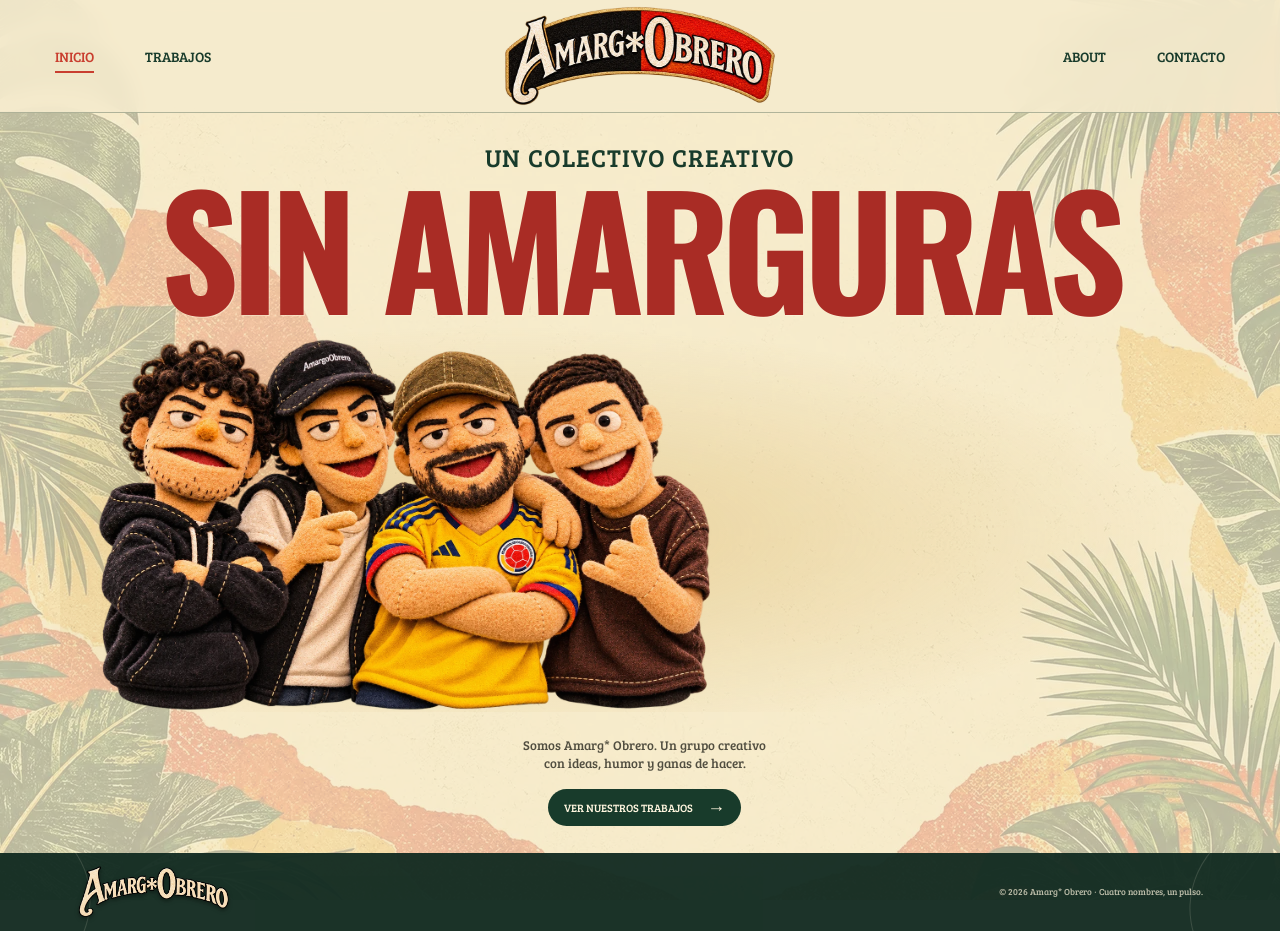
==== commit fdfb29a0: "modificaciones home" ====
--- a/index.html
+++ b/index.html
@@ -45,12 +45,12 @@
         <div class="hero-stage">
           <div class="hero-backdrop" aria-hidden="true"></div>
           <img class="hero-cast" src="./assets/equipo-muppets.webp" alt="Los cuatro integrantes de Amarg* Obrero como Muppets" width="1448" height="887" fetchpriority="high" />
-          <aside class="hero-intro">
-            <h2>Dani, Fran,<br />Juani y Tomi.</h2>
-            <p>Somos Amarg* Obrero. Un grupo creativo con ideas, humor y ganas de hacer.</p>
-            <a class="pill-link" href="#trabajos">Ver nuestros trabajos <span aria-hidden="true">→</span></a>
-          </aside>
-        </div>
+        </div>
+        <aside class="hero-intro">
+          <!-- <h2>Dani, Fran,<br />Juani y Tomi.</h2> -->
+          <p>Somos Amarg* Obrero. Un grupo creativo con ideas, humor y ganas de hacer.</p>
+          <a class="pill-link" href="#trabajos">Ver nuestros trabajos <span aria-hidden="true">→</span></a>
+        </aside>
       </section>
 
       <section class="works paper-texture section-pad" id="trabajos" aria-labelledby="works-title">
@@ -75,29 +75,28 @@
           <article class="person-card">
             <button class="person-open" type="button" data-profile="profile-dani" aria-haspopup="dialog" aria-controls="profile-dani">
               <span class="person-art"><img src="./assets/equipo/dani-personaje.webp" alt="" width="316" height="395" loading="lazy" decoding="async" /></span>
-              <span class="person-name">Dani Pedraza <span class="person-star" aria-hidden="true">✳</span></span>
+              <span class="person-name">Dani Pedraza</span>
             </button>
           </article>
           <article class="person-card">
             <button class="person-open" type="button" data-profile="profile-fran" aria-haspopup="dialog" aria-controls="profile-fran">
               <span class="person-art"><img src="./assets/equipo/fran-personaje.webp" alt="" width="317" height="393" loading="lazy" decoding="async" /></span>
-              <span class="person-name">Fran Rodriguez <span class="person-star" aria-hidden="true">✳</span></span>
+              <span class="person-name">Fran Rodriguez</span>
             </button>
           </article>
           <article class="person-card">
             <button class="person-open" type="button" data-profile="profile-juani" aria-haspopup="dialog" aria-controls="profile-juani">
               <span class="person-art"><img src="./assets/equipo/juani-personaje.webp" alt="" width="320" height="395" loading="lazy" decoding="async" /></span>
-              <span class="person-name">Juani Cersósimo <span class="person-star" aria-hidden="true">✳</span></span>
+              <span class="person-name">Juani Cersósimo</span>
             </button>
           </article>
           <article class="person-card">
             <button class="person-open" type="button" data-profile="profile-tomi" aria-haspopup="dialog" aria-controls="profile-tomi">
               <span class="person-art"><img src="./assets/equipo/tomi-personaje.webp" alt="" width="316" height="394" loading="lazy" decoding="async" /></span>
-              <span class="person-name">Tomi Palasi <span class="person-star" aria-hidden="true">✳</span></span>
-            </button>
-          </article>
-        </div>
-        <div class="about-divider" aria-hidden="true"><span></span><b>✳</b><span></span></div>
+              <span class="person-name">Tomi Palasi</span>
+            </button>
+          </article>
+        </div>
       </section>
 
       <section class="contact paper-texture section-pad" id="contacto" aria-labelledby="contact-title">
@@ -211,7 +210,7 @@
           <p>Esquelense de nacimiento. La vida me fue llevando por diferentes partes del mapa como Trelew (Chubut), Mar del Plata (Buenos Aires), 25 de Mayo (Buenos Aires) y finalmente, hoy tiro ideas desde Parque Chacabuco (Capital Federal).</p>
           <p>En el camino estudié Diseño Industrial y Desarrollo Web, una mezcla rara que me dejó una obsesión: desarmar la realidad para volverla a armar con un toque de ingenio, estética, humor y funcionalidad.</p>
           <p>Me gustan los tatuajes, el ski, el surf, el bodyboard y la naturaleza. Cuando no estoy maquinando ideas o escuchando música, me meto en partidas de rol de mesa, un espacio donde la cabeza explota sin límites en cada decisión. En mis tiempos libres me dedico a pensar conceptos cómicos y ver cómo bajarlos a la realidad.</p>
-          <p>Actualmente estudio en Brother Buenos Aires, el lugar donde lo encontré al Checha (Fran) y al espacio para potenciar todo esto. Creo en las buenas ideas, en el trabajo en dupla y en cranear proyectos copados que valgan la pena.</p>
+          <p>Actualmente estudio en Brother Buenos Aires, el lugar donde lo encontré al Checha (Fran), Dani, Juani y al espacio para potenciar todo esto. Creo en las buenas ideas, en el trabajo en dupla y en cranear proyectos copados que valgan la pena.</p>
         </div>
       </div>
     </dialog>
--- a/styles.css
+++ b/styles.css
@@ -70,10 +70,10 @@
 .hero-kicker { margin: 0 0 3px; color: var(--ink); font-family: var(--serif); font-size: clamp(14px, 2.1vw, 25px); letter-spacing: .045em; text-transform: uppercase; }
 .hero h1 { position: relative; z-index: 1; margin: 0; color: var(--red-dark); font-family: var(--display); font-size: min(clamp(52px, 12.9vw, 174px), 17svh); font-weight: 700; letter-spacing: -.045em; line-height: .9; text-transform: uppercase; text-shadow: 1px 1px 0 rgba(255, 247, 223, .45); }
 .hero h1 span { display: inline-block; }
-.hero-stage { position: relative; display: grid; grid-template-columns: minmax(0, 1fr) minmax(175px, 245px); align-items: center; gap: clamp(20px, 4vw, 64px); width: min(1160px, 100%); margin: 0 auto; padding: clamp(8px, 2.5svh, 24px) clamp(12px, 3vw, 40px) 0; isolation: isolate; text-align: left; }
+.hero-stage { position: relative;align-items: center; width: min(1160px, 100%); margin: 0 auto; padding: clamp(8px, 2.5svh, 24px) clamp(12px, 3vw, 40px) 0; isolation: isolate; text-align: left; }
 .hero-backdrop { position: absolute; z-index: -1; inset: 0; background: radial-gradient(ellipse at 38% 55%, rgba(209, 163, 68, .36), transparent 67%); }
 .hero-cast { display: block; width: min(100%, 780px, 68svh); height: auto; justify-self: center; }
-.hero-intro { max-width: 245px; }
+.hero-intro { max-width: 245px; margin-left: 40%; margin-top: 2%;}
 .hero-intro h2 { margin: 0 0 11px; font-family: var(--serif); font-size: clamp(20px, 2.5vw, 30px); line-height: 1.1; }
 .hero-intro p { margin: 0 0 16px; color: #514e40; font-family: var(--serif); font-size: 13px; line-height: 1.42; }
 .pill-link { display: inline-flex; align-items: center; gap: 14px; padding: 11px 16px; border-radius: 99px; background: var(--ink); color: var(--paper-light); font-family: var(--serif); font-size: 11px; text-decoration: none; text-transform: uppercase; transition: transform .2s, background .2s; }
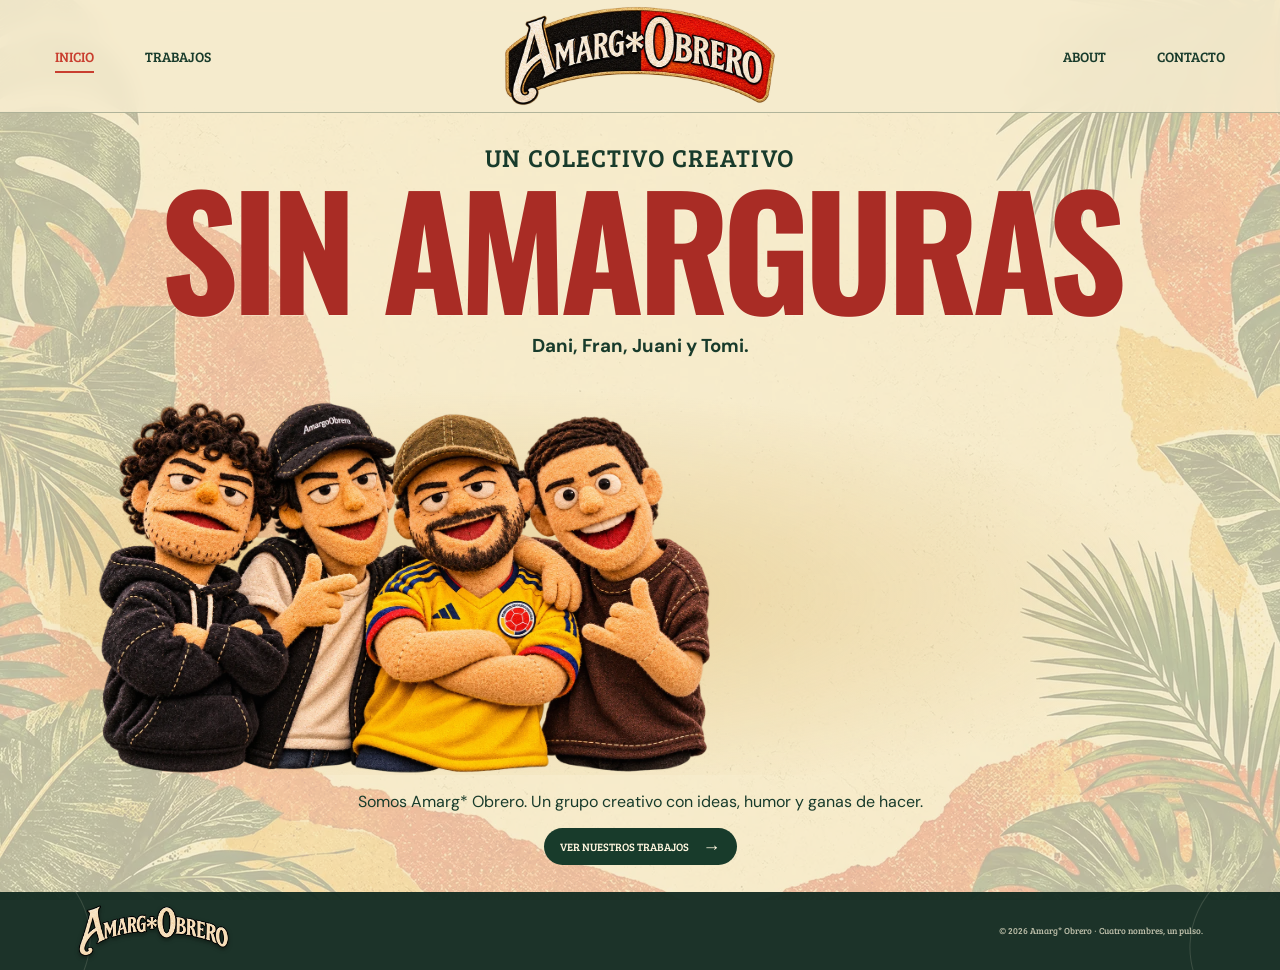
==== commit 6c774d28: "modificaciones home" ====
--- a/index.html
+++ b/index.html
@@ -42,15 +42,13 @@
       <section class="hero paper-texture" id="inicio" aria-labelledby="hero-title">
         <p class="hero-kicker">Un colectivo creativo</p>
         <h1 id="hero-title">Sin <span>amarguras</span></h1>
+         <h3>Dani, Fran, Juani y Tomi.</h3>
         <div class="hero-stage">
           <div class="hero-backdrop" aria-hidden="true"></div>
           <img class="hero-cast" src="./assets/equipo-muppets.webp" alt="Los cuatro integrantes de Amarg* Obrero como Muppets" width="1448" height="887" fetchpriority="high" />
         </div>
-        <aside class="hero-intro">
-          <!-- <h2>Dani, Fran,<br />Juani y Tomi.</h2> -->
-          <p>Somos Amarg* Obrero. Un grupo creativo con ideas, humor y ganas de hacer.</p>
-          <a class="pill-link" href="#trabajos">Ver nuestros trabajos <span aria-hidden="true">→</span></a>
-        </aside>
+        <p>Somos Amarg* Obrero. Un grupo creativo con ideas, humor y ganas de hacer.</p>
+        <a class="pill-link" href="#trabajos">Ver nuestros trabajos <span aria-hidden="true">→</span></a>
       </section>
 
       <section class="works paper-texture section-pad" id="trabajos" aria-labelledby="works-title">
--- a/styles.css
+++ b/styles.css
@@ -73,7 +73,7 @@
 .hero-stage { position: relative;align-items: center; width: min(1160px, 100%); margin: 0 auto; padding: clamp(8px, 2.5svh, 24px) clamp(12px, 3vw, 40px) 0; isolation: isolate; text-align: left; }
 .hero-backdrop { position: absolute; z-index: -1; inset: 0; background: radial-gradient(ellipse at 38% 55%, rgba(209, 163, 68, .36), transparent 67%); }
 .hero-cast { display: block; width: min(100%, 780px, 68svh); height: auto; justify-self: center; }
-.hero-intro { max-width: 245px; margin-left: 40%; margin-top: 2%;}
+.hero-intro { max-width: 245px;}
 .hero-intro h2 { margin: 0 0 11px; font-family: var(--serif); font-size: clamp(20px, 2.5vw, 30px); line-height: 1.1; }
 .hero-intro p { margin: 0 0 16px; color: #514e40; font-family: var(--serif); font-size: 13px; line-height: 1.42; }
 .pill-link { display: inline-flex; align-items: center; gap: 14px; padding: 11px 16px; border-radius: 99px; background: var(--ink); color: var(--paper-light); font-family: var(--serif); font-size: 11px; text-decoration: none; text-transform: uppercase; transition: transform .2s, background .2s; }
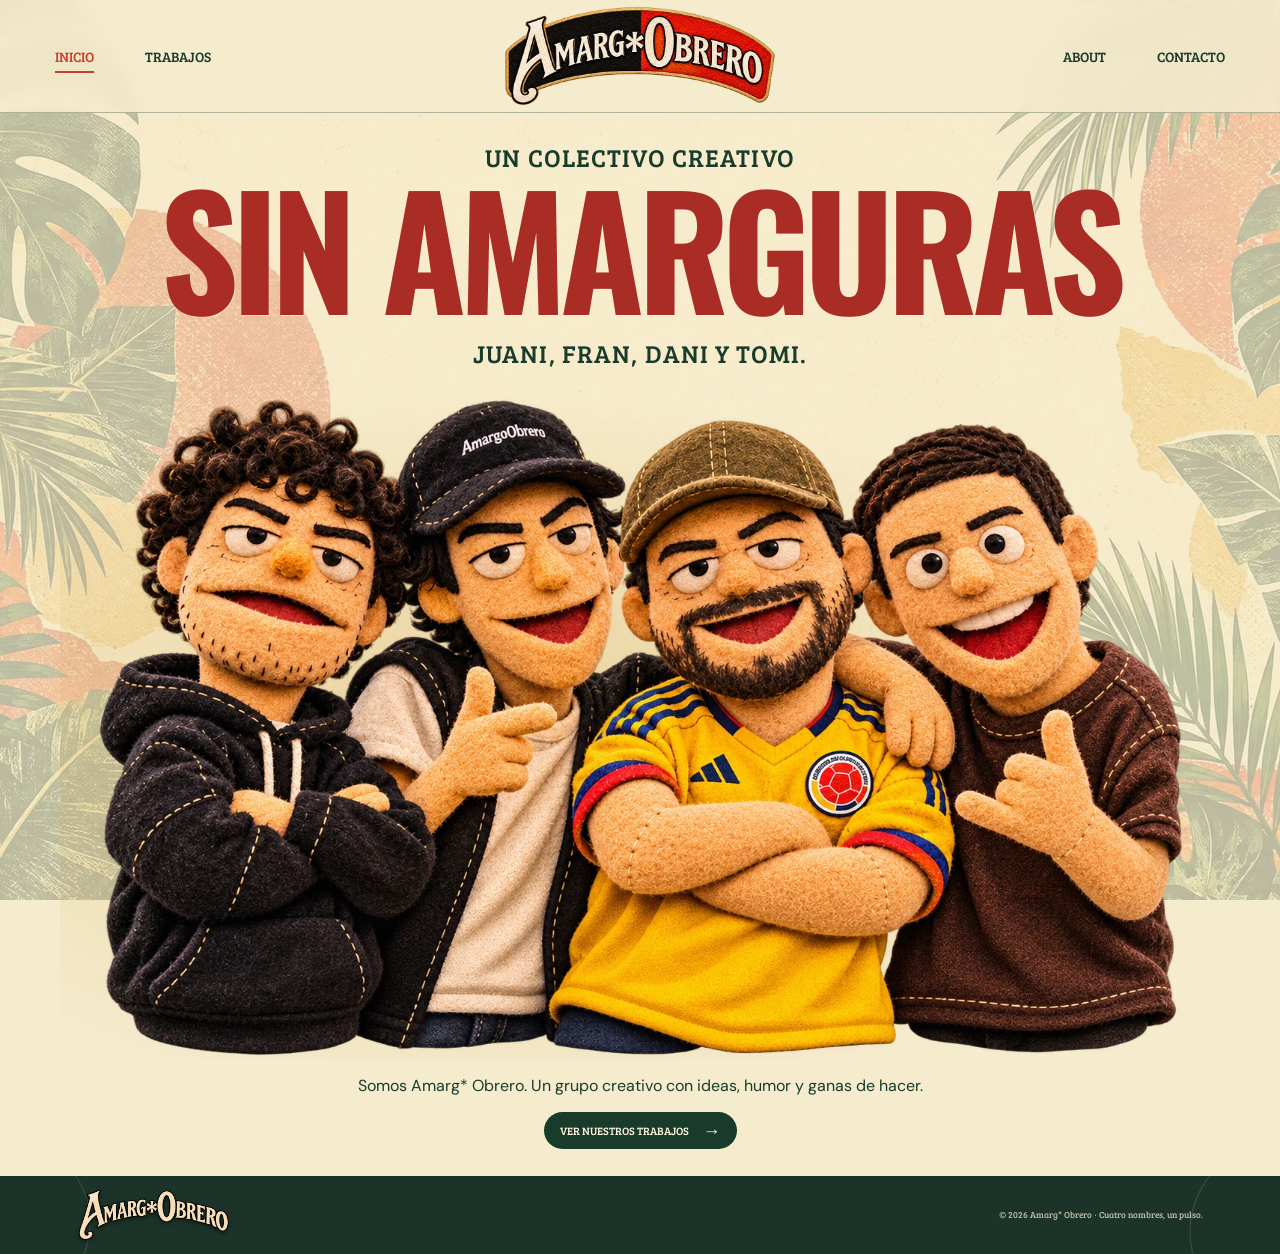
==== commit 900e37e1: "modificaciones home" ====
--- a/index.html
+++ b/index.html
@@ -42,10 +42,11 @@
       <section class="hero paper-texture" id="inicio" aria-labelledby="hero-title">
         <p class="hero-kicker">Un colectivo creativo</p>
         <h1 id="hero-title">Sin <span>amarguras</span></h1>
-         <h3>Dani, Fran, Juani y Tomi.</h3>
+        <br>
+        <p class="hero-kicker">Juani, Fran, Dani y Tomi.</p>
         <div class="hero-stage">
           <div class="hero-backdrop" aria-hidden="true"></div>
-          <img class="hero-cast" src="./assets/equipo-muppets.webp" alt="Los cuatro integrantes de Amarg* Obrero como Muppets" width="1448" height="887" fetchpriority="high" />
+          <img class="hero-cast" src="./assets/equipo-muppets.webp" alt="Los cuatro integrantes de Amarg* Obrero como Muppets" fetchpriority="high" />
         </div>
         <p>Somos Amarg* Obrero. Un grupo creativo con ideas, humor y ganas de hacer.</p>
         <a class="pill-link" href="#trabajos">Ver nuestros trabajos <span aria-hidden="true">→</span></a>
--- a/styles.css
+++ b/styles.css
@@ -72,7 +72,7 @@
 .hero h1 span { display: inline-block; }
 .hero-stage { position: relative;align-items: center; width: min(1160px, 100%); margin: 0 auto; padding: clamp(8px, 2.5svh, 24px) clamp(12px, 3vw, 40px) 0; isolation: isolate; text-align: left; }
 .hero-backdrop { position: absolute; z-index: -1; inset: 0; background: radial-gradient(ellipse at 38% 55%, rgba(209, 163, 68, .36), transparent 67%); }
-.hero-cast { display: block; width: min(100%, 780px, 68svh); height: auto; justify-self: center; }
+.hero-cast { display: flex; width: 100%; height: auto; justify-self: center; }
 .hero-intro { max-width: 245px;}
 .hero-intro h2 { margin: 0 0 11px; font-family: var(--serif); font-size: clamp(20px, 2.5vw, 30px); line-height: 1.1; }
 .hero-intro p { margin: 0 0 16px; color: #514e40; font-family: var(--serif); font-size: 13px; line-height: 1.42; }
